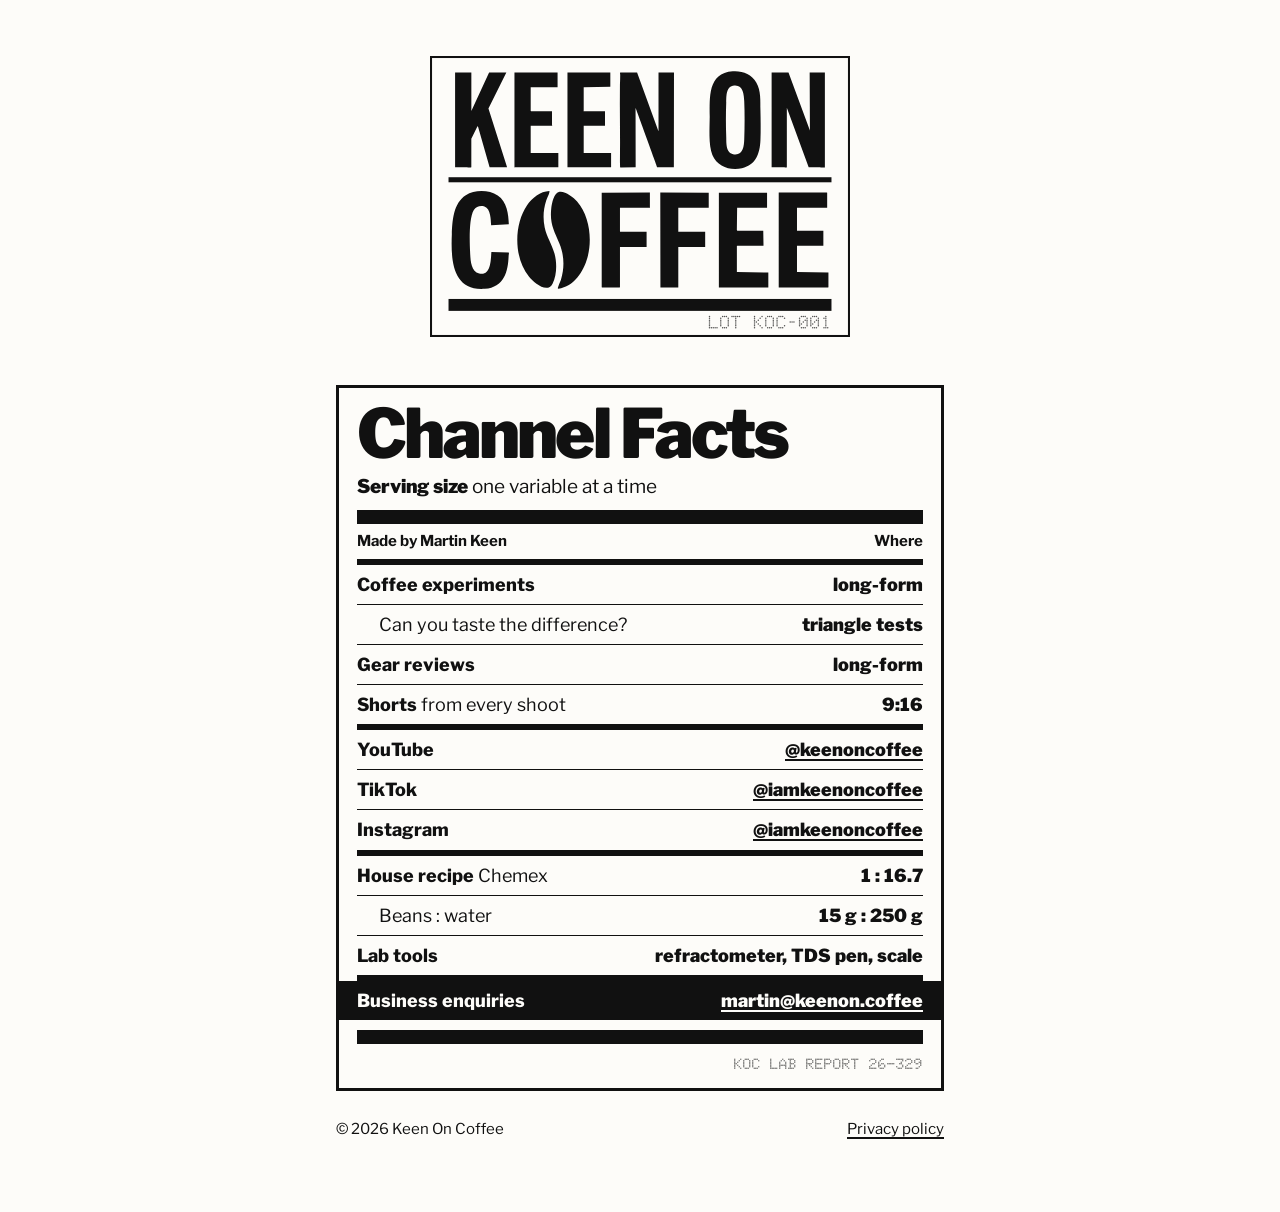
==== index.html @ 3610d6e9 "keenon.coffee: homepage and privacy policy Co-Authored-By: Claude Opus 5.5 <noreply@anthropic.com>" ====
<!doctype html>
<html lang="en">
<head>
<meta charset="utf-8">
<meta name="viewport" content="width=device-width, initial-scale=1">
<title>Keen On Coffee</title>
<meta name="description" content="Coffee experiments and reviews by Martin Keen: isolate one variable, measure it, taste it. On YouTube, TikTok and Instagram.">
<link rel="icon" href="logo.svg" type="image/svg+xml">
<link rel="apple-touch-icon" href="apple-touch-icon.png">
<link rel="preconnect" href="https://fonts.googleapis.com">
<link rel="preconnect" href="https://fonts.gstatic.com" crossorigin>
<link href="https://fonts.googleapis.com/css2?family=Libre+Franklin:wght@400;700;800;900&family=Doto:wght@700&display=swap" rel="stylesheet">
<link rel="stylesheet" href="style.css">
</head>
<body>
<main>
  <img class="logo" src="logo.svg" alt="Keen On Coffee" width="1656" height="1108">

  <article class="panel" aria-labelledby="facts-title">
    <h1 id="facts-title">Channel Facts</h1>
    <p class="serving"><b>Serving size</b> one variable at a time</p>
    <div class="rule-heavy"></div>
    <ul class="rows">
      <li class="colhead"><span>Made by Martin Keen</span><span>Where</span></li>
    </ul>
    <div class="rule-medium"></div>
    <ul class="rows">
      <li><span class="k"><b>Coffee experiments</b></span><span class="v">long-form</span></li>
      <li class="indent"><span class="k">Can you taste the difference?</span><span class="v">triangle tests</span></li>
      <li><span class="k"><b>Gear reviews</b></span><span class="v">long-form</span></li>
      <li><span class="k"><b>Shorts</b> from every shoot</span><span class="v">9:16</span></li>
    </ul>
    <div class="rule-medium"></div>
    <ul class="rows">
      <li><span class="k"><b>YouTube</b></span><span class="v"><a href="https://www.youtube.com/@keenoncoffee">@keenoncoffee</a></span></li>
      <li><span class="k"><b>TikTok</b></span><span class="v"><a href="https://www.tiktok.com/@iamkeenoncoffee">@iamkeenoncoffee</a></span></li>
      <li><span class="k"><b>Instagram</b></span><span class="v"><a href="https://www.instagram.com/iamkeenoncoffee/">@iamkeenoncoffee</a></span></li>
    </ul>
    <div class="rule-medium"></div>
    <ul class="rows">
      <li><span class="k"><b>House recipe</b> Chemex</span><span class="v">1 : 16.7</span></li>
      <li class="indent"><span class="k">Beans : water</span><span class="v">15 g : 250 g</span></li>
      <li><span class="k"><b>Lab tools</b></span><span class="v">refractometer, TDS pen, scale</span></li>
    </ul>
    <div class="rule-medium"></div>
    <ul class="rows">
      <li class="invert"><span class="k"><b>Business enquiries</b></span><span class="v"><a href="mailto:martin@keenon.coffee">martin@keenon.coffee</a></span></li>
    </ul>
    <div class="rule-heavy"></div>
    <p class="lot">KOC LAB REPORT 26-329</p>
  </article>

  <footer>
    <span>© 2026 Keen On Coffee</span>
    <a href="privacy/">Privacy policy</a>
  </footer>
</main>
</body>
</html>
---- style.css ----
/* Keen On Coffee: Brew Facts on the web. Paper, ink, rules; tomato only for a rating. */
:root {
  --paper: #FDFCF9;
  --ink: #111111;
  --tomato: #E2462B;
  --heavy: 14px;
  --medium: 6px;
  --hair: 1.5px;
}

* { box-sizing: border-box; }

html { background: var(--paper); }

body {
  margin: 0;
  background: var(--paper);
  color: var(--ink);
  font-family: "Libre Franklin", "Franklin Gothic Medium", "Helvetica Neue", Arial, sans-serif;
  font-size: 18px;
  line-height: 1.45;
  -webkit-font-smoothing: antialiased;
  font-variant-numeric: tabular-nums;
}

a { color: inherit; text-decoration-thickness: 2px; text-underline-offset: 3px; }
a:hover { text-decoration-thickness: 4px; }
a:focus-visible { outline: 3px solid var(--ink); outline-offset: 3px; }

main {
  max-width: 640px;
  margin: 0 auto;
  padding: 56px 16px 72px;
}

.logo { display: block; width: 100%; max-width: 420px; height: auto; margin: 0 auto 48px; }

/* The panel: a thin ink box, rows between rules */
.panel {
  border: 3px solid var(--ink);
  padding: 14px 18px 12px;
  background: var(--paper);
}

.panel h1, .panel h2 {
  margin: 0;
  font-weight: 900;
  letter-spacing: -0.04em;
  line-height: 0.95;
}
.panel h1 { font-size: clamp(44px, 11vw, 68px); }
.panel h2 { font-size: clamp(30px, 7vw, 40px); }

.serving { margin: 6px 0 0; font-size: 19px; }
.serving b { font-weight: 900; }

.rule-heavy { height: var(--heavy); background: var(--ink); margin: 10px 0 0; }
.rule-medium { height: var(--medium); background: var(--ink); margin: 0; }

.rows { list-style: none; margin: 0; padding: 0; }
.rows li {
  display: flex;
  justify-content: space-between;
  align-items: baseline;
  gap: 16px;
  padding: 7px 0 6px;
  border-top: var(--hair) solid var(--ink);
}
.rows li:first-child { border-top: 0; }
.rows .k b { font-weight: 800; }
.rows .v { font-weight: 900; text-align: right; white-space: nowrap; }
.rows .indent { padding-left: 22px; }
.rows .indent .k { font-weight: 400; }
.colhead { font-weight: 700; font-size: 15px; padding: 6px 0 4px; border-top: 0 !important; }

.invert {
  background: var(--ink);
  color: var(--paper);
  margin: 0 -18px;
  padding-left: 18px !important;
  padding-right: 18px !important;
}
.invert a { text-decoration-color: var(--paper); }

.lot {
  margin: 10px 0 0;
  text-align: right;
  font-family: "Doto", ui-monospace, monospace;
  font-weight: 700;
  font-size: 15px;
  opacity: 0.72;
}

.text-panel p { margin: 12px 0; }
.text-panel h3 {
  margin: 0;
  padding: 10px 0 2px;
  font-size: 21px;
  font-weight: 800;
  letter-spacing: -0.01em;
}
.text-panel ul { margin: 6px 0 12px; padding-left: 22px; }
.text-panel li { margin: 4px 0; }
.text-panel section { border-top: var(--hair) solid var(--ink); padding-bottom: 4px; }
.text-panel section:first-of-type { border-top: 0; }

footer {
  margin-top: 28px;
  display: flex;
  flex-wrap: wrap;
  justify-content: space-between;
  gap: 8px 20px;
  font-size: 15px;
}

@media (max-width: 420px) {
  body { font-size: 17px; }
  .rows li { flex-wrap: wrap; gap: 2px 12px; }
  .rows .v { white-space: normal; }
}
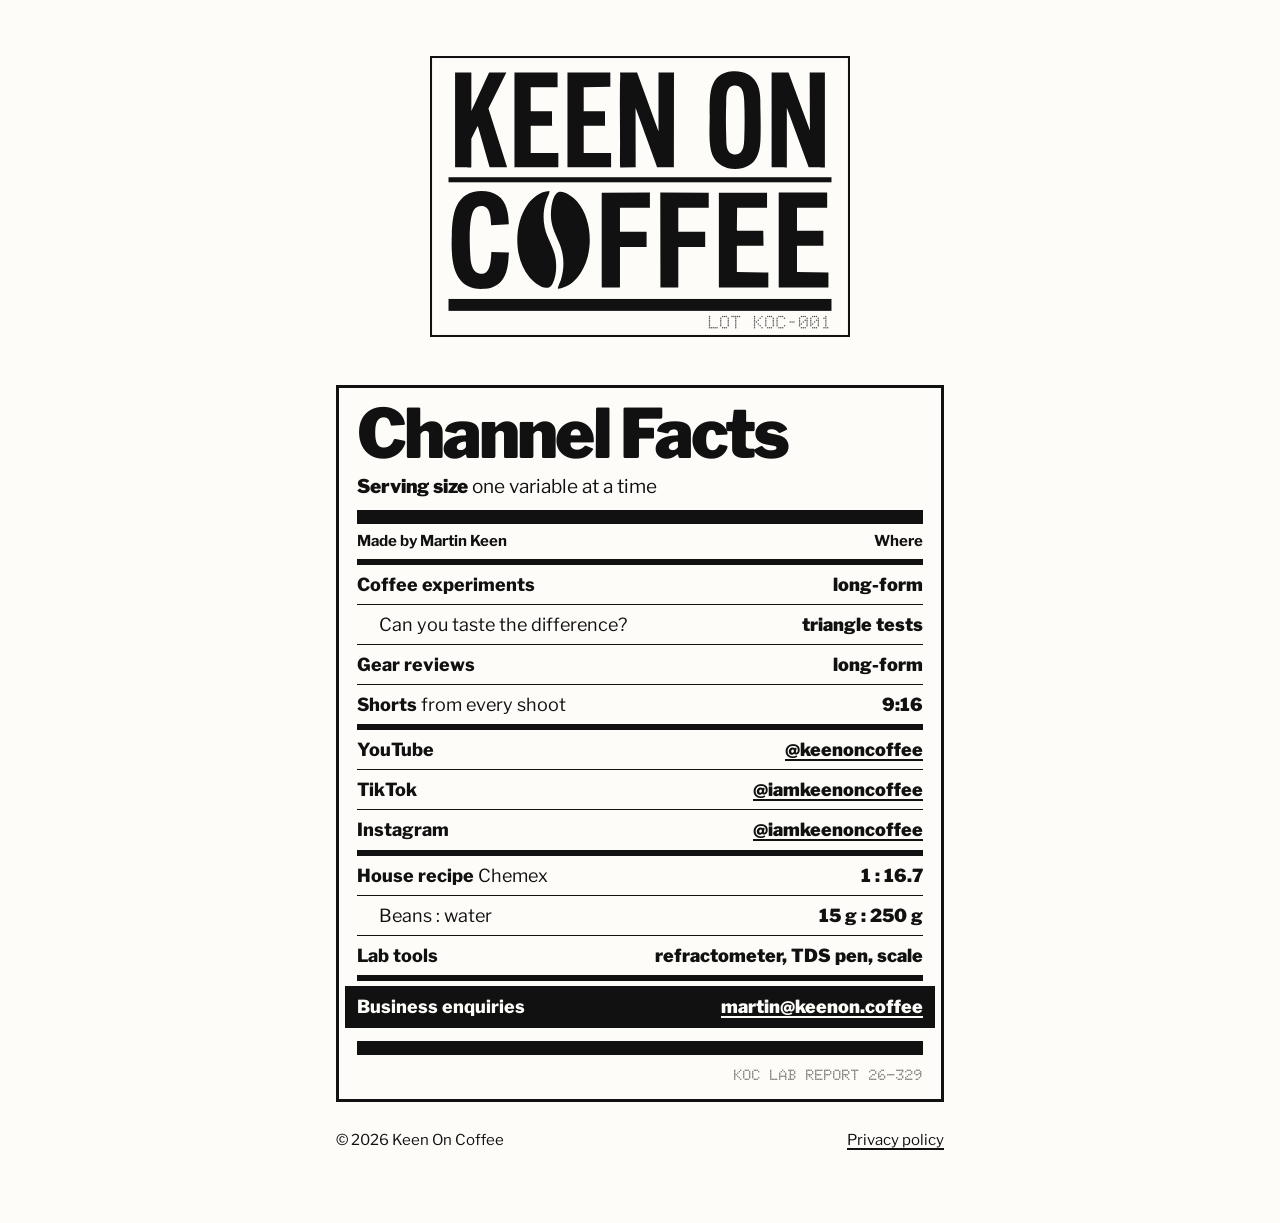
==== commit 4118e420: "Version the stylesheet link so CSS changes show without waiting for the cache Co-Authored-By: Claude" ====
--- a/index.html
+++ b/index.html
@@ -10,7 +10,7 @@
 <link rel="preconnect" href="https://fonts.googleapis.com">
 <link rel="preconnect" href="https://fonts.gstatic.com" crossorigin>
 <link href="https://fonts.googleapis.com/css2?family=Libre+Franklin:wght@400;700;800;900&family=Doto:wght@700&display=swap" rel="stylesheet">
-<link rel="stylesheet" href="style.css">
+<link rel="stylesheet" href="style.css?v=2">
 </head>
 <body>
 <main>
--- a/style.css
+++ b/style.css
@@ -73,12 +73,23 @@
 .rows .indent .k { font-weight: 400; }
 .colhead { font-weight: 700; font-size: 15px; padding: 6px 0 4px; border-top: 0 !important; }
 
+/* The inverted row, as in the graphics kit (bf.js): the ink block is inset so a strip of paper
+   separates it from the rules above and below, and it reaches only 12px past the text, never the box. */
 .invert {
+  position: relative;
+  isolation: isolate;
+  color: var(--paper);
+  padding: 13px 0 11px !important;
+}
+.invert::before {
+  content: "";
+  position: absolute;
+  left: -12px;
+  right: -12px;
+  top: 5px;
+  bottom: 3px;
   background: var(--ink);
-  color: var(--paper);
-  margin: 0 -18px;
-  padding-left: 18px !important;
-  padding-right: 18px !important;
+  z-index: -1;
 }
 .invert a { text-decoration-color: var(--paper); }
 
